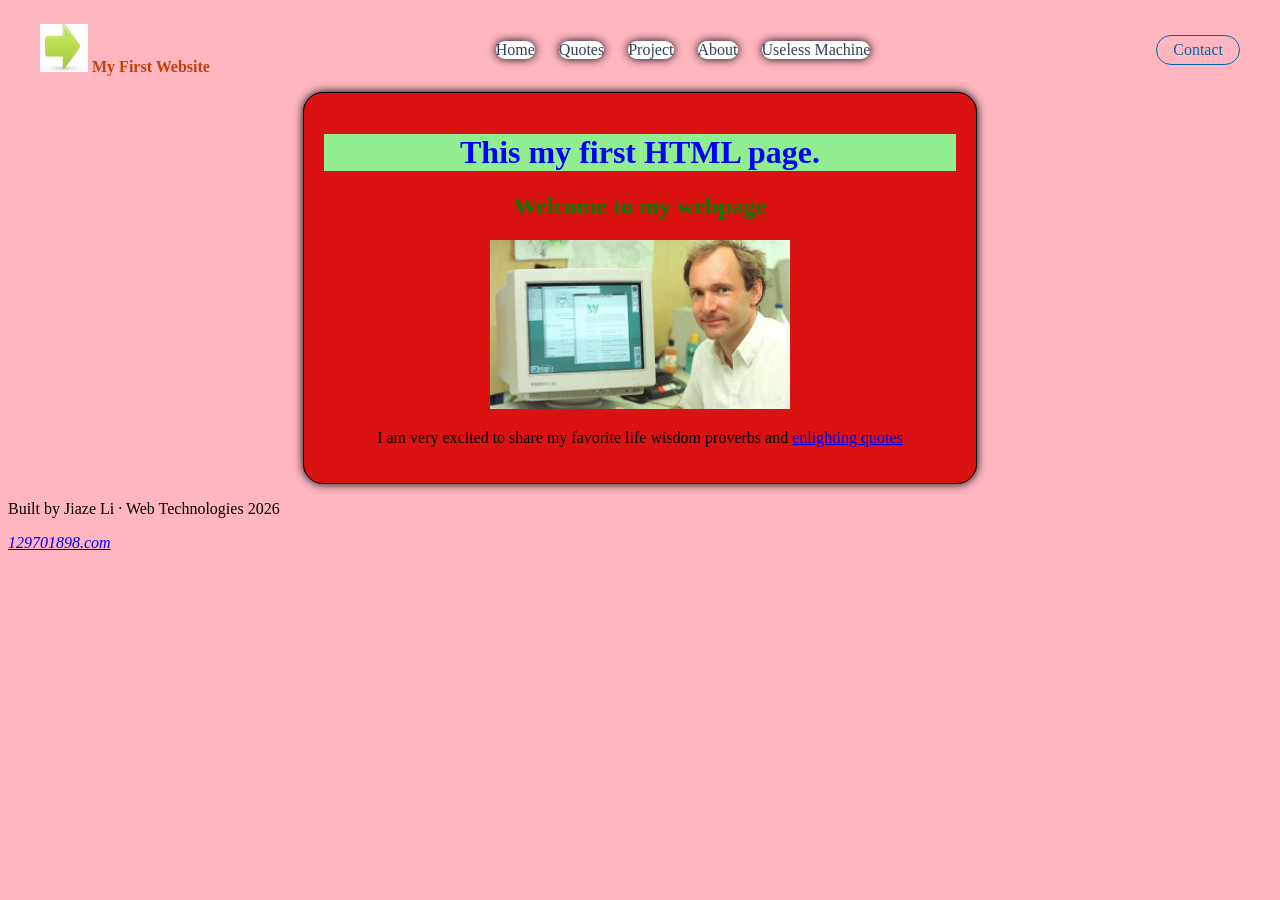
==== index.html @ e18c3e32 "first commit" ====
<!DOCTYPE html>
<html lang="en">
<head>
  <meta charset="UTF-8">
  <meta name="viewport" content="width=device-width, initial-scale=1.0">
  <title>This my first HTML page.</title>
  <link rel="icon" href="favicon-32x32.png" type="image?x-icon">
  <link rel="stylesheet" href="styles.css">
  <style>
    body {
        background-color: lightpink;
    }
    

    .main {
        text-align: center;
        margin: auto ;
        width: 50%;
        border: 1px solid black;
        padding: 20px;
        background-color: rgb(219, 18, 18);
        border-radius: 20px;
        box-shadow: 0px 0px 10px black;
    }
    h1 {

        color: blue;
        background-color: lightgreen;
    }
    h2{
        color: green;
        
    }




  </style>
</head>
<body>
    <!-- index.html, quotes.html, project.html -->
<header id="site-header">
  <!-- the nav used to be here. Now it is empty. -->
</header>
<div class="main">
<h1>This my first HTML page.</h1>
<h2>Welcome to my webpage</h2>
<a href="https://webtech.landrock.io/course" target="_blank"><img src="fun.jpeg" width="300px" alt="Tim Berners-Lee"></a>

<p> I am very excited to share my favorite life wisdom proverbs and <a href="quotes.html">enlighting quotes</a></p>
</div>
<footer id="site-footer">
    
</footer>
<script src="nav.js"></script>
</body>
</html>
---- styles.css ----
body {
        background-color: lightpink;
    }
    .main {
        text-align: center;
        margin: auto ;
        width: 50%;
        border: 1px solid black;
        padding: 20px;
        background-color: white;
        border-radius: 20px;
        box-shadow: 0px 0px 10px black;

    }
    h1 {

        color: blue;
        background-color: lightgreen;
    }
    h2{
        color: green;}

.quote {
  max-width: 34rem;
  padding: 0;
  background: #fff;
  border: 1px solid #dcd8d0;
  border-left: 4px solid #c2410c;
  border-radius: 10px;
  text-align: left; /* 新增这一行！卡片内文字全部左对齐 */
}

/* Flexbox */
.flex {
  display: flex
;
  flex-wrap: wrap
;
  justify-content: flex-start
;
  align-items: stretch
;
  gap: 8px
;
}

/* Grid */
.grid {
  display: grid
;
  grid-template-columns: repeat(auto-fit, minmax(200px, 1fr))
;
  gap: 8px
;
}




.quote2 {
  max-width: 34rem;
  padding: 1.1em 1.3em;
  background: #1529c1;
  border: 1px solid #dcd8d0;
  border-left: 4px solid #c2410c;
  border-radius: 10px;
}
li{
  color: blue;
  border-radius: 20px;
  box-shadow: 0px 0px 10px black;
  background-color: #fff;
   text-align: center;
}
dt{
  color: blue;
  font-weight: bold;
  margin-top: 20px;
}
dd{
  margin-left: 20px;
  color: #000003;
  font-weight: 300;
  border-bottom: #000003;
}


nav {
  display: flex;
  align-items: center;     /* vertically centred 垂直居中 */
  gap: 1rem;
  padding: 1rem 2rem;
}

nav .links {
  display: flex;
  gap: 1.5rem;
  margin: 0 auto;         /* pushes it to the centre 推到中间 */
  list-style: none;       /* no bullets 去掉列表圆点 */
  padding: 0;
}

nav a {
  text-decoration: none;  /* no underlines 去掉链接下划线 */
  color: #334155;
}

nav .logo {
  font-weight: 800;
  color: #c2410c;
}

nav .action {
  border: 1.5px solid #0369a1;
  border-radius: 99px;    /* a pill 胶囊圆角按钮 */
  padding: .3em 1em;
  color: #0369a1;
}
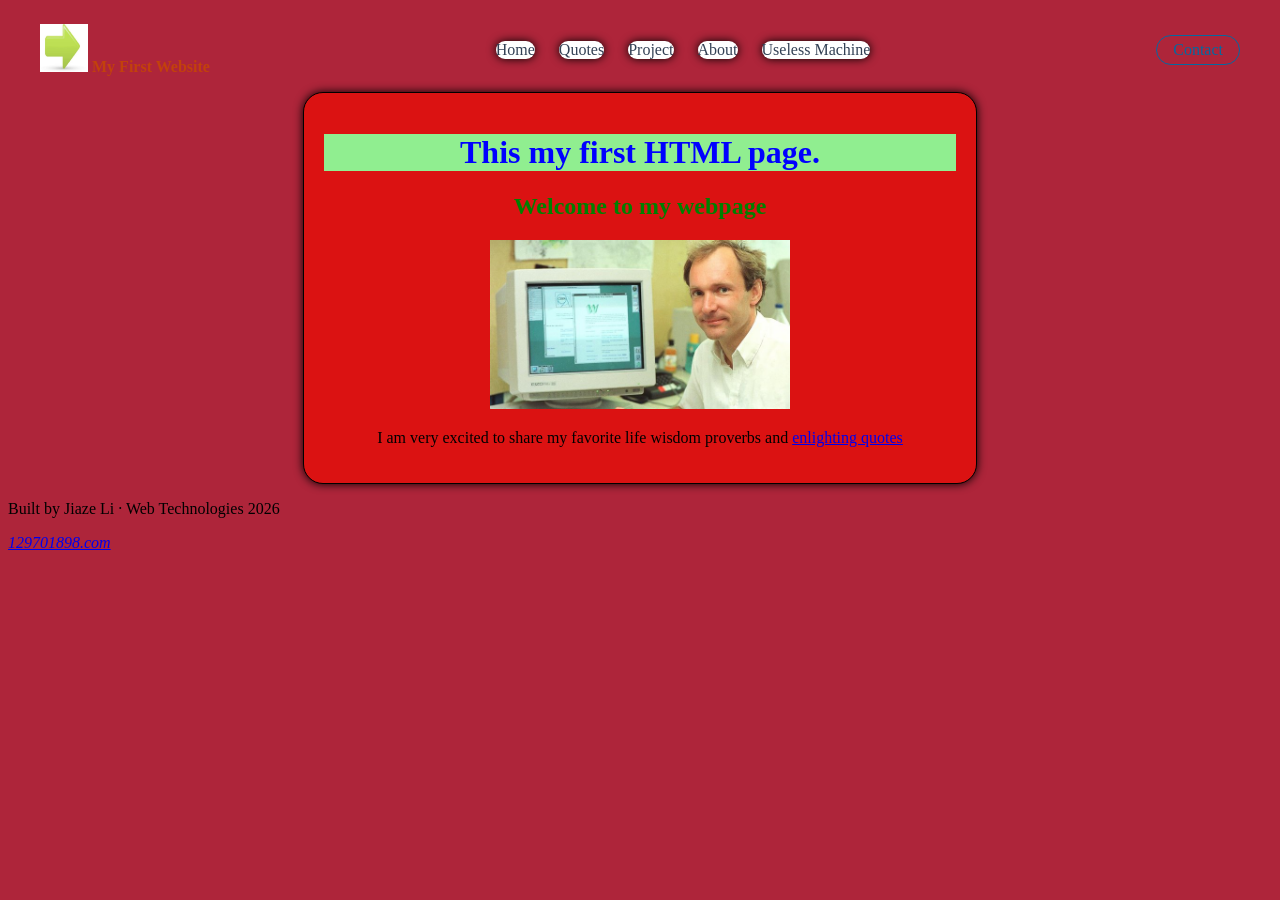
==== commit 720731e6: "change color" ====
--- a/index.html
+++ b/index.html
@@ -8,7 +8,7 @@
   <link rel="stylesheet" href="styles.css">
   <style>
     body {
-        background-color: lightpink;
+        background-color: rgb(174, 37, 58);
     }
     
 
@@ -54,4 +54,4 @@
 </footer>
 <script src="nav.js"></script>
 </body>
-</html>+</html>
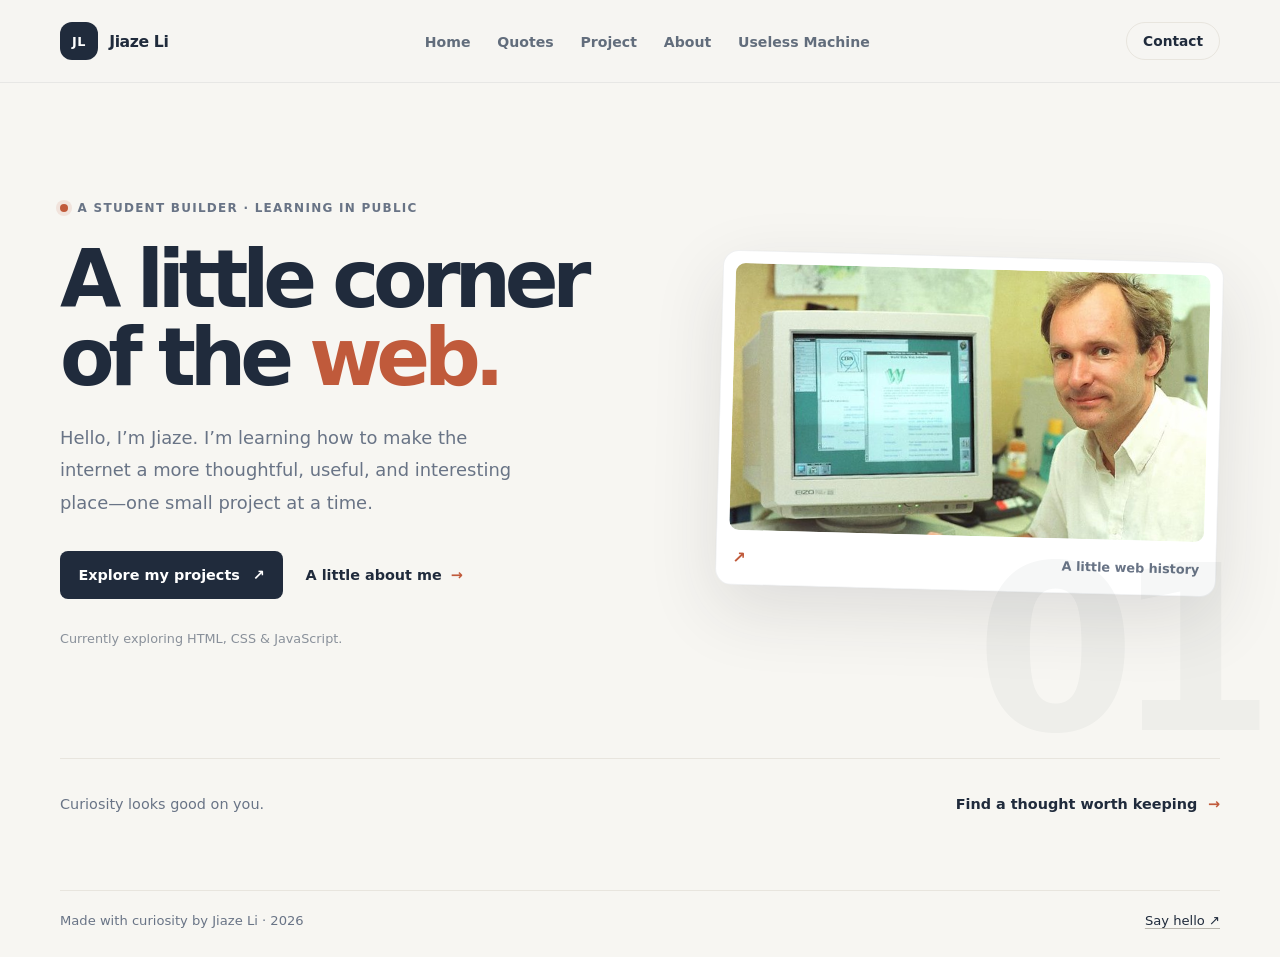
==== commit 1211b29c: "ai design" ====
--- a/index.html
+++ b/index.html
@@ -3,55 +3,45 @@
 <head>
   <meta charset="UTF-8">
   <meta name="viewport" content="width=device-width, initial-scale=1.0">
-  <title>This my first HTML page.</title>
-  <link rel="icon" href="favicon-32x32.png" type="image?x-icon">
+  <meta name="theme-color" content="#f7f6f2">
+  <meta name="description" content="The personal website of Jiaze Li — a student learning web development and sharing ideas, projects, and favorite quotes.">
+  <title>Jiaze Li — Student, builder, curious human</title>
+  <link rel="icon" href="favicon-32x32.png" type="image/png">
   <link rel="stylesheet" href="styles.css">
-  <style>
-    body {
-        background-color: rgb(174, 37, 58);
-    }
-    
+</head>
+<body class="home-page">
+  <header id="site-header"></header>
 
-    .main {
-        text-align: center;
-        margin: auto ;
-        width: 50%;
-        border: 1px solid black;
-        padding: 20px;
-        background-color: rgb(219, 18, 18);
-        border-radius: 20px;
-        box-shadow: 0px 0px 10px black;
-    }
-    h1 {
+  <main class="home-main">
+    <section class="home-hero" aria-labelledby="home-title">
+      <div class="hero-copy">
+        <p class="eyebrow"><span class="eyebrow-dot"></span> A student builder · Learning in public</p>
+        <h1 id="home-title">A little corner<br>of the <span>web.</span></h1>
+        <p class="hero-intro">
+          Hello, I’m Jiaze. I’m learning how to make the internet a more
+          thoughtful, useful, and interesting place—one small project at a time.
+        </p>
+        <div class="hero-actions">
+          <a class="button button-primary" href="project.html">Explore my projects <span aria-hidden="true">↗</span></a>
+          <a class="text-link" href="about.html">A little about me <span aria-hidden="true">→</span></a>
+        </div>
+        <p class="hero-note">Currently exploring HTML, CSS &amp; JavaScript.</p>
+      </div>
 
-        color: blue;
-        background-color: lightgreen;
-    }
-    h2{
-        color: green;
-        
-    }
+      <a class="hero-image-link" href="https://webtech.landrock.io/course" target="_blank" rel="noopener noreferrer" aria-label="Learn more about Tim Berners-Lee (opens in a new tab)">
+        <img src="fun.jpeg" alt="Tim Berners-Lee beside an early World Wide Web computer">
+        <span class="image-caption"><span class="caption-mark" aria-hidden="true">↗</span> A little web history</span>
+      </a>
+      <span class="hero-decoration" aria-hidden="true">01</span>
+    </section>
 
+    <section class="home-more" aria-label="Explore the site">
+      <p>Curiosity looks good on you.</p>
+      <a href="quotes.html">Find a thought worth keeping <span aria-hidden="true">→</span></a>
+    </section>
+  </main>
 
-
-
-  </style>
-</head>
-<body>
-    <!-- index.html, quotes.html, project.html -->
-<header id="site-header">
-  <!-- the nav used to be here. Now it is empty. -->
-</header>
-<div class="main">
-<h1>This my first HTML page.</h1>
-<h2>Welcome to my webpage</h2>
-<a href="https://webtech.landrock.io/course" target="_blank"><img src="fun.jpeg" width="300px" alt="Tim Berners-Lee"></a>
-
-<p> I am very excited to share my favorite life wisdom proverbs and <a href="quotes.html">enlighting quotes</a></p>
-</div>
-<footer id="site-footer">
-    
-</footer>
-<script src="nav.js"></script>
+  <footer id="site-footer"></footer>
+  <script src="nav.js"></script>
 </body>
 </html>
--- a/styles.css
+++ b/styles.css
@@ -1,118 +1,908 @@
-    body {
-        background-color: lightpink;
-    }
-    .main {
-        text-align: center;
-        margin: auto ;
-        width: 50%;
-        border: 1px solid black;
-        padding: 20px;
-        background-color: white;
-        border-radius: 20px;
-        box-shadow: 0px 0px 10px black;
-
-    }
-    h1 {
-
-        color: blue;
-        background-color: lightgreen;
-    }
-    h2{
-        color: green;}
+:root {
+  color-scheme: light;
+  --ink: #202b3c;
+  --muted: #697486;
+  --paper: #f7f6f2;
+  --white: #fff;
+  --accent: #c05a3b;
+  --accent-dark: #99432c;
+  --line: #e8e5de;
+}
+
+* {
+  box-sizing: border-box;
+}
+
+body {
+  min-width: 320px;
+  min-height: 100vh;
+  margin: 0;
+  background: var(--paper);
+  color: var(--ink);
+  font-family: Inter, ui-sans-serif, system-ui, -apple-system, BlinkMacSystemFont, "Segoe UI", sans-serif;
+  -webkit-font-smoothing: antialiased;
+}
+
+h1,
+h2,
+h3 {
+  color: var(--ink);
+}
+
+.main {
+  width: min(50%, 46rem);
+  margin: auto;
+  padding: 20px;
+  border: 1px solid #222;
+  border-radius: 20px;
+  background: #fff;
+  box-shadow: 0 0 10px #000;
+  text-align: center;
+}
 
 .quote {
   max-width: 34rem;
-  padding: 0;
-  background: #fff;
+  padding: 1rem 1.25rem;
   border: 1px solid #dcd8d0;
-  border-left: 4px solid #c2410c;
+  border-left: 4px solid var(--accent);
   border-radius: 10px;
-  text-align: left; /* 新增这一行！卡片内文字全部左对齐 */
-}
-
-/* Flexbox */
+  background: var(--white);
+  text-align: left;
+}
+
 .flex {
-  display: flex
-;
-  flex-wrap: wrap
-;
-  justify-content: flex-start
-;
-  align-items: stretch
-;
-  gap: 8px
-;
-}
-
-/* Grid */
+  display: flex;
+  flex-wrap: wrap;
+  align-items: stretch;
+  justify-content: flex-start;
+  gap: 8px;
+}
+
 .grid {
-  display: grid
-;
-  grid-template-columns: repeat(auto-fit, minmax(200px, 1fr))
-;
-  gap: 8px
-;
-}
-
-
-
+  display: grid;
+  grid-template-columns: repeat(auto-fit, minmax(min(100%, 200px), 1fr));
+  gap: 8px;
+}
 
 .quote2 {
   max-width: 34rem;
   padding: 1.1em 1.3em;
-  background: #1529c1;
   border: 1px solid #dcd8d0;
-  border-left: 4px solid #c2410c;
+  border-left: 4px solid var(--accent);
   border-radius: 10px;
-}
-li{
-  color: blue;
-  border-radius: 20px;
-  box-shadow: 0px 0px 10px black;
-  background-color: #fff;
-   text-align: center;
-}
-dt{
-  color: blue;
-  font-weight: bold;
+  background: #eef2ff;
+}
+
+dt {
   margin-top: 20px;
-}
-dd{
+  color: var(--ink);
+  font-weight: 700;
+}
+
+dd {
   margin-left: 20px;
-  color: #000003;
+  border-bottom: 1px solid var(--line);
+  color: var(--muted);
   font-weight: 300;
-  border-bottom: #000003;
-}
-
+}
+
+#site-header {
+  position: relative;
+  z-index: 1;
+  border-bottom: 1px solid rgb(32 43 60 / 7%);
+  background: rgb(247 246 242 / 92%);
+}
 
 nav {
   display: flex;
-  align-items: center;     /* vertically centred 垂直居中 */
+  width: min(100% - 48px, 1160px);
+  min-height: 82px;
+  align-items: center;
+  gap: 2rem;
+  margin: 0 auto;
+}
+
+nav a {
+  color: inherit;
+  text-decoration: none;
+}
+
+nav .logo {
+  display: inline-flex;
+  flex: 0 0 auto;
+  align-items: center;
+  gap: 0.7rem;
+  color: var(--ink);
+  font-size: 0.98rem;
+  font-weight: 750;
+  letter-spacing: -0.025em;
+}
+
+nav .logo-mark {
+  display: grid;
+  width: 38px;
+  height: 38px;
+  place-items: center;
+  border-radius: 12px;
+  background: var(--ink);
+  color: var(--white);
+  font-size: 0.8rem;
+  letter-spacing: 0.04em;
+}
+
+nav .links {
+  display: flex;
+  align-items: center;
+  justify-content: center;
+  gap: clamp(0.9rem, 2.1vw, 1.8rem);
+  margin: 0 auto;
+  padding: 0;
+  list-style: none;
+}
+
+nav .links li {
+  margin: 0;
+  padding: 0;
+  border: 0;
+  border-radius: 0;
+  background: none;
+  box-shadow: none;
+  text-align: left;
+}
+
+nav .links a {
+  color: #626d7c;
+  font-size: 0.88rem;
+  font-weight: 550;
+  transition: color 160ms ease;
+}
+
+nav .links a:hover,
+nav .links a:focus-visible {
+  color: var(--accent-dark);
+}
+
+nav .action {
+  flex: 0 0 auto;
+  padding: 0.65rem 1rem;
+  border: 1px solid var(--line);
+  border-radius: 999px;
+  color: var(--ink);
+  font-size: 0.86rem;
+  font-weight: 650;
+  transition: border-color 160ms ease, background 160ms ease;
+}
+
+nav .action:hover,
+nav .action:focus-visible {
+  border-color: var(--ink);
+  background: var(--white);
+}
+
+#site-footer {
+  display: flex;
+  width: min(100% - 48px, 1160px);
+  align-items: center;
+  justify-content: space-between;
   gap: 1rem;
-  padding: 1rem 2rem;
-}
-
-nav .links {
-  display: flex;
+  margin: 0 auto;
+  padding: 1.4rem 0 1.8rem;
+  border-top: 1px solid var(--line);
+  color: var(--muted);
+  font-size: 0.82rem;
+}
+
+#site-footer p {
+  margin: 0;
+}
+
+#site-footer address {
+  font-style: normal;
+}
+
+#site-footer a {
+  color: var(--ink);
+  text-decoration-color: #b9b6ae;
+  text-underline-offset: 3px;
+}
+
+.home-main {
+  width: min(100% - 48px, 1160px);
+  margin: 0 auto;
+  padding: clamp(3.5rem, 8vw, 7rem) 0 2.5rem;
+}
+
+.home-hero {
+  position: relative;
+  display: grid;
+  min-height: 450px;
+  grid-template-columns: 1fr 0.88fr;
+  align-items: center;
+  gap: clamp(2rem, 7vw, 6rem);
+}
+
+.hero-copy {
+  position: relative;
+  z-index: 1;
+  padding: 1rem 0;
+}
+
+.eyebrow {
+  display: flex;
+  align-items: center;
+  gap: 0.6rem;
+  margin: 0 0 1.6rem;
+  color: var(--muted);
+  font-size: 0.75rem;
+  font-weight: 700;
+  letter-spacing: 0.105em;
+  text-transform: uppercase;
+}
+
+.eyebrow-dot {
+  width: 8px;
+  height: 8px;
+  border-radius: 50%;
+  background: var(--accent);
+  box-shadow: 0 0 0 4px rgb(192 90 59 / 12%);
+}
+
+.hero-copy h1 {
+  margin: 0;
+  font-size: clamp(3.5rem, 6.2vw, 5.7rem);
+  font-weight: 720;
+  letter-spacing: -0.078em;
+  line-height: 0.98;
+}
+
+.hero-copy h1 span {
+  color: var(--accent);
+}
+
+.hero-intro {
+  max-width: 29rem;
+  margin: 1.6rem 0 0;
+  color: var(--muted);
+  font-size: clamp(1rem, 1.5vw, 1.12rem);
+  line-height: 1.8;
+}
+
+.hero-actions {
+  display: flex;
+  flex-wrap: wrap;
+  align-items: center;
+  gap: 1.4rem;
+  margin-top: 2rem;
+}
+
+.button {
+  display: inline-flex;
+  min-height: 48px;
+  align-items: center;
+  justify-content: center;
+  gap: 0.8rem;
+  padding: 0.8rem 1.15rem;
+  border-radius: 8px;
+  font-size: 0.9rem;
+  font-weight: 650;
+  text-decoration: none;
+  transition: transform 160ms ease, background 160ms ease;
+}
+
+.button:hover {
+  transform: translateY(-2px);
+}
+
+.button-primary {
+  background: var(--ink);
+  color: var(--white);
+}
+
+.button-primary:hover,
+.button-primary:focus-visible {
+  background: #34435a;
+}
+
+.text-link {
+  color: var(--ink);
+  font-size: 0.9rem;
+  font-weight: 650;
+  text-decoration: none;
+}
+
+.text-link span {
+  margin-left: 0.25rem;
+  color: var(--accent);
+}
+
+.hero-note {
+  margin: 2rem 0 0;
+  color: #89909a;
+  font-size: 0.8rem;
+}
+
+.hero-image-link {
+  position: relative;
+  display: block;
+  padding: 0.75rem 0.75rem 3.35rem;
+  border: 1px solid rgb(32 43 60 / 7%);
+  border-radius: 16px;
+  background: var(--white);
+  box-shadow: 0 24px 70px rgb(39 43 50 / 12%);
+  color: var(--ink);
+  text-decoration: none;
+  transform: rotate(1.5deg);
+  transition: transform 220ms ease, box-shadow 220ms ease;
+}
+
+.hero-image-link:hover {
+  box-shadow: 0 28px 80px rgb(39 43 50 / 17%);
+  transform: rotate(0deg) translateY(-4px);
+}
+
+.hero-image-link img {
+  display: block;
+  width: 100%;
+  aspect-ratio: 640 / 360;
+  border-radius: 10px;
+  object-fit: cover;
+}
+
+.image-caption {
+  position: absolute;
+  right: 1rem;
+  bottom: 1.05rem;
+  left: 1rem;
+  display: flex;
+  align-items: center;
+  justify-content: space-between;
+  color: var(--muted);
+  font-size: 0.8rem;
+  font-weight: 600;
+}
+
+.caption-mark {
+  color: var(--accent);
+  font-size: 1rem;
+}
+
+.hero-decoration {
+  position: absolute;
+  right: -0.15em;
+  bottom: -0.45em;
+  color: rgb(32 43 60 / 4%);
+  font-size: clamp(8rem, 18vw, 15rem);
+  font-weight: 800;
+  letter-spacing: -0.09em;
+  line-height: 1;
+  pointer-events: none;
+  user-select: none;
+}
+
+.home-more {
+  display: flex;
+  min-height: 92px;
+  align-items: center;
+  justify-content: space-between;
   gap: 1.5rem;
-  margin: 0 auto;         /* pushes it to the centre 推到中间 */
-  list-style: none;       /* no bullets 去掉列表圆点 */
+  margin-top: clamp(3.5rem, 8vw, 6rem);
+  padding: 1.4rem 0;
+  border-top: 1px solid var(--line);
+}
+
+.home-more p {
+  margin: 0;
+  color: var(--muted);
+  font-size: 0.9rem;
+}
+
+.home-more a {
+  color: var(--ink);
+  font-size: 0.9rem;
+  font-weight: 650;
+  text-decoration: none;
+}
+
+.home-more a span {
+  margin-left: 0.35rem;
+  color: var(--accent);
+}
+
+.contact-main {
+  width: min(100% - 48px, 1160px);
+  margin: 0 auto;
+  padding: clamp(4rem, 9vw, 7.5rem) 0 2.5rem;
+}
+
+.contact-hero {
+  display: grid;
+  min-height: 440px;
+  grid-template-columns: 1fr 0.72fr;
+  align-items: center;
+  gap: clamp(3rem, 9vw, 8rem);
+}
+
+.contact-copy h1 {
+  margin: 0;
+  font-size: clamp(3.7rem, 7vw, 6.1rem);
+  font-weight: 720;
+  letter-spacing: -0.078em;
+  line-height: 0.98;
+}
+
+.contact-copy h1 span {
+  color: var(--accent);
+}
+
+.contact-intro {
+  max-width: 30rem;
+  margin: 1.7rem 0 0;
+  color: var(--muted);
+  font-size: clamp(1rem, 1.5vw, 1.12rem);
+  line-height: 1.8;
+}
+
+.contact-note {
+  max-width: 29rem;
+  margin: 1rem 0 0;
+  color: #89909a;
+  font-size: 0.88rem;
+  line-height: 1.7;
+}
+
+.contact-card {
+  position: relative;
+  overflow: hidden;
+  padding: clamp(1.6rem, 3vw, 2.5rem);
+  border-radius: 16px;
+  background: var(--ink);
+  box-shadow: 0 24px 70px rgb(39 43 50 / 14%);
+  color: var(--white);
+}
+
+.contact-card::after {
+  position: absolute;
+  right: -0.28em;
+  bottom: -0.6em;
+  color: rgb(255 255 255 / 4%);
+  content: "↗";
+  font-size: 13rem;
+  font-weight: 700;
+  line-height: 1;
+  pointer-events: none;
+}
+
+.contact-card-number,
+.contact-icon,
+.contact-card-label,
+.contact-card h2,
+.contact-card-copy,
+.contact-card-links {
+  position: relative;
+  z-index: 1;
+}
+
+.contact-card-number {
+  color: #b4bdc9;
+  font-size: 0.72rem;
+  font-weight: 700;
+  letter-spacing: 0.12em;
+}
+
+.contact-icon {
+  display: grid;
+  width: 46px;
+  height: 46px;
+  place-items: center;
+  margin: 2.8rem 0 1.4rem;
+  border: 1px solid rgb(255 255 255 / 24%);
+  border-radius: 50%;
+  color: #f0a185;
+  font-size: 1.2rem;
+}
+
+.contact-card-label {
+  margin: 0 0 0.7rem;
+  color: #f0a185;
+  font-size: 0.75rem;
+  font-weight: 700;
+  letter-spacing: 0.1em;
+  text-transform: uppercase;
+}
+
+.contact-card h2 {
+  margin: 0;
+  color: var(--white);
+  font-size: clamp(1.9rem, 3vw, 2.6rem);
+  letter-spacing: -0.055em;
+  line-height: 1.08;
+}
+
+.contact-card-copy {
+  max-width: 22rem;
+  margin: 1rem 0 1.8rem;
+  color: #c4cbd4;
+  font-size: 0.9rem;
+  line-height: 1.75;
+}
+
+.contact-card-links {
+  display: grid;
+  gap: 0.8rem;
+  padding-top: 1.2rem;
+  border-top: 1px solid rgb(255 255 255 / 16%);
+}
+
+.contact-card-links a {
+  display: flex;
+  align-items: center;
+  justify-content: space-between;
+  gap: 1rem;
+  color: var(--white);
+  font-size: 0.88rem;
+  font-weight: 600;
+  text-decoration: none;
+  transition: color 160ms ease;
+}
+
+.contact-card-links a span {
+  color: #f0a185;
+}
+
+.contact-card-links a:hover,
+.contact-card-links a:focus-visible {
+  color: #f0a185;
+}
+
+.contact-bottom {
+  display: flex;
+  min-height: 92px;
+  align-items: center;
+  justify-content: space-between;
+  gap: 1.5rem;
+  margin-top: clamp(3.5rem, 8vw, 6rem);
+  padding: 1.4rem 0;
+  border-top: 1px solid var(--line);
+}
+
+.contact-bottom p {
+  display: flex;
+  align-items: center;
+  gap: 0.65rem;
+  margin: 0;
+  color: var(--muted);
+  font-size: 0.88rem;
+}
+
+.contact-bottom-dot {
+  width: 8px;
+  height: 8px;
+  flex: 0 0 auto;
+  border-radius: 50%;
+  background: #78947b;
+  box-shadow: 0 0 0 4px rgb(120 148 123 / 12%);
+}
+
+.contact-bottom a {
+  color: var(--ink);
+  font-size: 0.88rem;
+  font-weight: 650;
+  text-decoration: none;
+}
+
+.contact-bottom a span {
+  margin-left: 0.3rem;
+  color: var(--accent);
+}
+
+.project-main {
+  width: min(100% - 48px, 1060px);
+  margin: 0 auto;
+  padding: clamp(3rem, 7vw, 5.5rem) 0;
+}
+
+.project-main article > h1 {
+  max-width: 13ch;
+  margin: 0 0 clamp(2.5rem, 5vw, 4rem);
+  font-size: clamp(3.1rem, 6.5vw, 5.3rem);
+  font-weight: 720;
+  letter-spacing: -0.075em;
+  line-height: 0.98;
+}
+
+.project-main section:first-of-type {
+  display: grid;
+  grid-template-columns: minmax(190px, 0.78fr) minmax(0, 1.5fr);
+  align-items: stretch;
+  margin-bottom: 3rem;
+  border-top: 1px solid var(--line);
+}
+
+.project-main section:first-of-type > h2 {
+  grid-column: 1 / -1;
+  margin: 0;
+  padding: 1.3rem 0 1.1rem;
+  border-bottom: 1px solid var(--line);
+  font-size: 1.16rem;
+  font-weight: 650;
+  letter-spacing: -0.025em;
+}
+
+.project-main section:first-of-type > h3 {
+  display: flex;
+  align-items: center;
+  gap: 0.9rem;
+  margin: 0;
+  padding: 1.5rem 1.35rem;
+  border-bottom: 1px solid var(--line);
+  background: var(--white);
+  font-size: 1.02rem;
+  font-weight: 680;
+  letter-spacing: -0.025em;
+  line-height: 1.35;
+}
+
+.project-main section:first-of-type > h3::before {
+  width: 7px;
+  height: 7px;
+  flex: 0 0 auto;
+  border-radius: 50%;
+  background: var(--accent);
+  content: "";
+}
+
+.project-main section:first-of-type > h3:nth-of-type(even),
+.project-main section:first-of-type > h3:nth-of-type(even) + ul {
+  background: #f0eee8;
+}
+
+.project-main section:first-of-type > ul {
+  margin: 0;
+  padding: 1.15rem 1.5rem 1.15rem 2.7rem;
+  border-bottom: 1px solid var(--line);
+  background: var(--white);
+  color: var(--muted);
+  line-height: 1.65;
+}
+
+.project-main section:first-of-type > ul li {
+  padding: 0.28rem 0;
+}
+
+.project-main section:first-of-type > ul li::marker {
+  color: var(--accent);
+}
+
+.project-main section:last-of-type {
+  padding: clamp(1.5rem, 4vw, 3rem);
+  border: 1px solid var(--line);
+  border-radius: 16px;
+  background: var(--white);
+  box-shadow: 0 16px 50px rgb(39 43 50 / 5%);
+}
+
+.project-main section:last-of-type > h2 {
+  max-width: 30ch;
+  margin: 0 0 2rem;
+  font-size: clamp(1.6rem, 3.2vw, 2.3rem);
+  font-weight: 700;
+  letter-spacing: -0.055em;
+  line-height: 1.15;
+}
+
+.project-main section:last-of-type > h3 {
+  margin: 1.8rem 0 0.75rem;
+  padding-top: 1.15rem;
+  border-top: 1px solid var(--line);
+  font-size: 1.02rem;
+  font-weight: 680;
+  letter-spacing: -0.02em;
+}
+
+.project-main section:last-of-type > ul {
+  margin: 0;
   padding: 0;
-}
-
-nav a {
-  text-decoration: none;  /* no underlines 去掉链接下划线 */
-  color: #334155;
-}
-
-nav .logo {
-  font-weight: 800;
-  color: #c2410c;
-}
-
-nav .action {
-  border: 1.5px solid #0369a1;
-  border-radius: 99px;    /* a pill 胶囊圆角按钮 */
-  padding: .3em 1em;
-  color: #0369a1;
-}
+  list-style: none;
+}
+
+.project-main section:last-of-type > ul li {
+  position: relative;
+  margin: 0;
+  padding: 0.7rem 0 0.7rem 1.35rem;
+  border-bottom: 1px solid #f0eee8;
+  color: var(--muted);
+  line-height: 1.65;
+}
+
+.project-main section:last-of-type > ul li::before {
+  position: absolute;
+  top: 1.27rem;
+  left: 0.15rem;
+  width: 6px;
+  height: 6px;
+  border-radius: 50%;
+  background: var(--accent);
+  content: "";
+}
+
+.project-main section:last-of-type > ul li:last-child {
+  border-bottom: 0;
+}
+
+a:focus-visible {
+  outline: 3px solid rgb(192 90 59 / 55%);
+  outline-offset: 4px;
+}
+
+@media (max-width: 760px) {
+  nav {
+    width: min(100% - 36px, 560px);
+    min-height: 0;
+    flex-wrap: wrap;
+    gap: 0;
+    padding: 1rem 0 0.8rem;
+  }
+
+  nav .logo {
+    margin-right: auto;
+  }
+
+  nav .links {
+    display: grid;
+    order: 3;
+    width: 100%;
+    grid-template-columns: repeat(3, minmax(0, 1fr));
+    gap: 0.65rem 0.5rem;
+    margin: 0.9rem 0 0;
+  }
+
+  nav .links a {
+    display: block;
+    padding: 0.45rem 0;
+    font-size: 0.82rem;
+  }
+
+  nav .action {
+    padding: 0.55rem 0.85rem;
+  }
+
+  .home-main {
+    width: min(100% - 36px, 560px);
+    padding-top: 3rem;
+  }
+
+  .home-hero {
+    min-height: auto;
+    grid-template-columns: 1fr;
+    gap: 2.5rem;
+  }
+
+  .hero-copy h1 {
+    font-size: clamp(3.4rem, 14vw, 5.2rem);
+  }
+
+  .hero-image-link {
+    width: min(100% - 12px, 30rem);
+    justify-self: center;
+  }
+
+  .hero-decoration {
+    right: 0;
+    bottom: 28%;
+    font-size: 9rem;
+  }
+
+  .home-more {
+    align-items: flex-start;
+    flex-direction: column;
+    gap: 0.6rem;
+    margin-top: 3rem;
+  }
+
+  .contact-main {
+    width: min(100% - 36px, 560px);
+    padding-top: 3rem;
+  }
+
+  .contact-hero {
+    min-height: auto;
+    grid-template-columns: 1fr;
+    gap: 2.5rem;
+  }
+
+  .contact-copy h1 {
+    font-size: clamp(3.4rem, 14vw, 5.2rem);
+  }
+
+  .contact-card {
+    width: min(100%, 30rem);
+    justify-self: center;
+  }
+
+  .contact-icon {
+    margin-top: 2rem;
+  }
+
+  .contact-bottom {
+    align-items: flex-start;
+    flex-direction: column;
+    gap: 0.7rem;
+    margin-top: 3rem;
+  }
+
+  .project-main {
+    width: min(100% - 36px, 560px);
+    padding: 3rem 0;
+  }
+
+  .project-main article > h1 {
+    margin-bottom: 2.5rem;
+    font-size: clamp(3rem, 12vw, 4.4rem);
+  }
+
+  .project-main section:first-of-type {
+    grid-template-columns: minmax(0, 1fr);
+    margin-bottom: 2rem;
+  }
+
+  .project-main section:first-of-type > h2 {
+    grid-column: 1;
+  }
+
+  .project-main section:first-of-type > h3 {
+    padding: 1rem 1rem 0.45rem;
+    border-bottom: 0;
+    background: var(--white);
+    font-size: 0.98rem;
+  }
+
+  .project-main section:first-of-type > h3:nth-of-type(even) {
+    background: #f0eee8;
+  }
+
+  .project-main section:first-of-type > ul {
+    padding: 0.35rem 1.25rem 1rem 2.7rem;
+    border-bottom: 1px solid var(--line);
+  }
+
+  .project-main section:first-of-type > ul:nth-of-type(even) {
+    background: #f0eee8;
+  }
+
+  .project-main section:last-of-type {
+    padding: 1.35rem;
+    border-radius: 12px;
+  }
+
+  .project-main section:last-of-type > h2 {
+    font-size: 1.7rem;
+  }
+
+  #site-footer {
+    width: min(100% - 36px, 560px);
+  }
+}
+
+@media (max-width: 420px) {
+  .hero-actions {
+    align-items: flex-start;
+    flex-direction: column;
+    gap: 1rem;
+  }
+
+  #site-footer {
+    align-items: flex-start;
+    flex-direction: column;
+  }
+}
+
+@media (prefers-reduced-motion: reduce) {
+  *,
+  *::before,
+  *::after {
+    scroll-behavior: auto !important;
+    transition-duration: 0.01ms !important;
+    animation-duration: 0.01ms !important;
+    animation-iteration-count: 1 !important;
+  }
+}
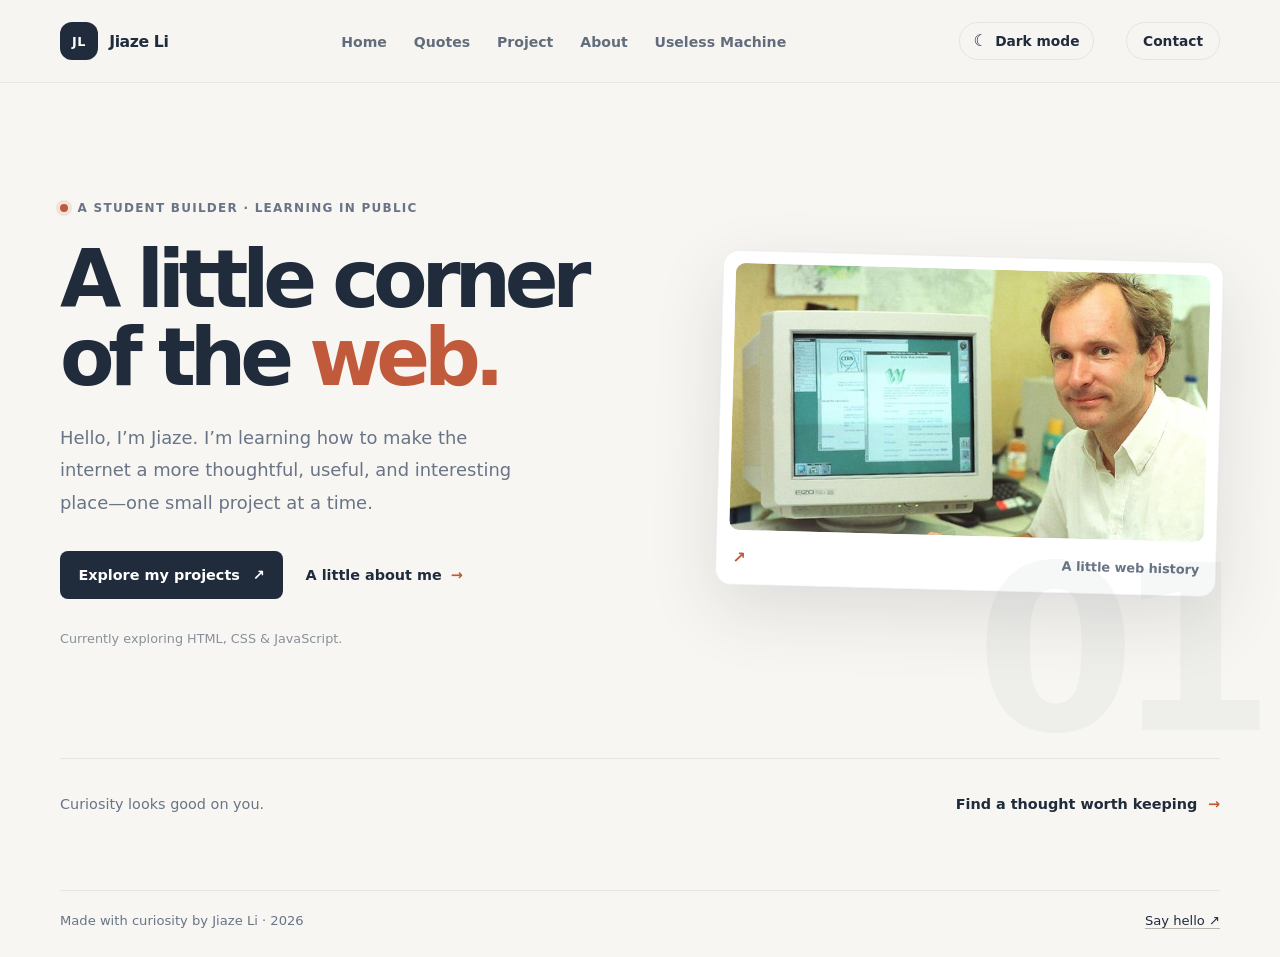
==== commit 471dad7f: "photo change" ====
--- a/index.html
+++ b/index.html
@@ -7,6 +7,8 @@
   <meta name="description" content="The personal website of Jiaze Li — a student learning web development and sharing ideas, projects, and favorite quotes.">
   <title>Jiaze Li — Student, builder, curious human</title>
   <link rel="icon" href="favicon-32x32.png" type="image/png">
+  <link rel="apple-touch-icon" href="apple-touch-icon.png">
+<meta property="og:image" content="https://lijiaze106.github.io/my-site/cover-image.png">
   <link rel="stylesheet" href="styles.css">
 </head>
 <body class="home-page">
--- a/styles.css
+++ b/styles.css
@@ -7,6 +7,25 @@
   --accent: #c05a3b;
   --accent-dark: #99432c;
   --line: #e8e5de;
+  --surface-alt: #f0eee8;
+  --button-bg: #202b3c;
+  --button-text: #fff;
+  --card-bg: #202b3c;
+}
+
+:root[data-theme="dark"] {
+  color-scheme: dark;
+  --ink: #e8e9ed;
+  --muted: #a5adba;
+  --paper: #171a20;
+  --white: #22262e;
+  --accent: #e58a6b;
+  --accent-dark: #f0a185;
+  --line: #353a44;
+  --surface-alt: #292e37;
+  --button-bg: #e8e9ed;
+  --button-text: #202b3c;
+  --card-bg: #202b3c;
 }
 
 * {
@@ -43,7 +62,7 @@
 .quote {
   max-width: 34rem;
   padding: 1rem 1.25rem;
-  border: 1px solid #dcd8d0;
+  border: 1px solid var(--line);
   border-left: 4px solid var(--accent);
   border-radius: 10px;
   background: var(--white);
@@ -67,10 +86,10 @@
 .quote2 {
   max-width: 34rem;
   padding: 1.1em 1.3em;
-  border: 1px solid #dcd8d0;
+  border: 1px solid var(--line);
   border-left: 4px solid var(--accent);
   border-radius: 10px;
-  background: #eef2ff;
+  background: var(--surface-alt);
 }
 
 dt {
@@ -91,6 +110,11 @@
   z-index: 1;
   border-bottom: 1px solid rgb(32 43 60 / 7%);
   background: rgb(247 246 242 / 92%);
+}
+
+:root[data-theme="dark"] #site-header {
+  border-bottom-color: rgb(255 255 255 / 8%);
+  background: rgb(23 26 32 / 92%);
 }
 
 nav {
@@ -173,6 +197,34 @@
   transition: border-color 160ms ease, background 160ms ease;
 }
 
+nav .theme-toggle {
+  display: inline-flex;
+  flex: 0 0 auto;
+  align-items: center;
+  gap: 0.45rem;
+  padding: 0.65rem 0.85rem;
+  border: 1px solid var(--line);
+  border-radius: 999px;
+  background: transparent;
+  color: var(--ink);
+  font: inherit;
+  font-size: 0.86rem;
+  font-weight: 650;
+  cursor: pointer;
+  transition: border-color 160ms ease, background 160ms ease;
+}
+
+nav .theme-toggle:hover,
+nav .theme-toggle:focus-visible {
+  border-color: var(--ink);
+  background: var(--white);
+}
+
+nav .theme-toggle-icon {
+  font-size: 1rem;
+  line-height: 1;
+}
+
 nav .action:hover,
 nav .action:focus-visible {
   border-color: var(--ink);
@@ -294,8 +346,8 @@
 }
 
 .button-primary {
-  background: var(--ink);
-  color: var(--white);
+  background: var(--button-bg);
+  color: var(--button-text);
 }
 
 .button-primary:hover,
@@ -455,7 +507,7 @@
   overflow: hidden;
   padding: clamp(1.6rem, 3vw, 2.5rem);
   border-radius: 16px;
-  background: var(--ink);
+  background: var(--card-bg);
   box-shadow: 0 24px 70px rgb(39 43 50 / 14%);
   color: var(--white);
 }
@@ -653,7 +705,7 @@
 
 .project-main section:first-of-type > h3:nth-of-type(even),
 .project-main section:first-of-type > h3:nth-of-type(even) + ul {
-  background: #f0eee8;
+  background: var(--surface-alt);
 }
 
 .project-main section:first-of-type > ul {
@@ -709,7 +761,7 @@
   position: relative;
   margin: 0;
   padding: 0.7rem 0 0.7rem 1.35rem;
-  border-bottom: 1px solid #f0eee8;
+  border-bottom: 1px solid var(--line);
   color: var(--muted);
   line-height: 1.65;
 }
@@ -766,6 +818,10 @@
     padding: 0.55rem 0.85rem;
   }
 
+  nav .theme-toggle {
+    padding: 0.55rem 0.7rem;
+  }
+
   .home-main {
     width: min(100% - 36px, 560px);
     padding-top: 3rem;
@@ -857,7 +913,7 @@
   }
 
   .project-main section:first-of-type > h3:nth-of-type(even) {
-    background: #f0eee8;
+    background: var(--surface-alt);
   }
 
   .project-main section:first-of-type > ul {
@@ -866,7 +922,7 @@
   }
 
   .project-main section:first-of-type > ul:nth-of-type(even) {
-    background: #f0eee8;
+    background: var(--surface-alt);
   }
 
   .project-main section:last-of-type {
